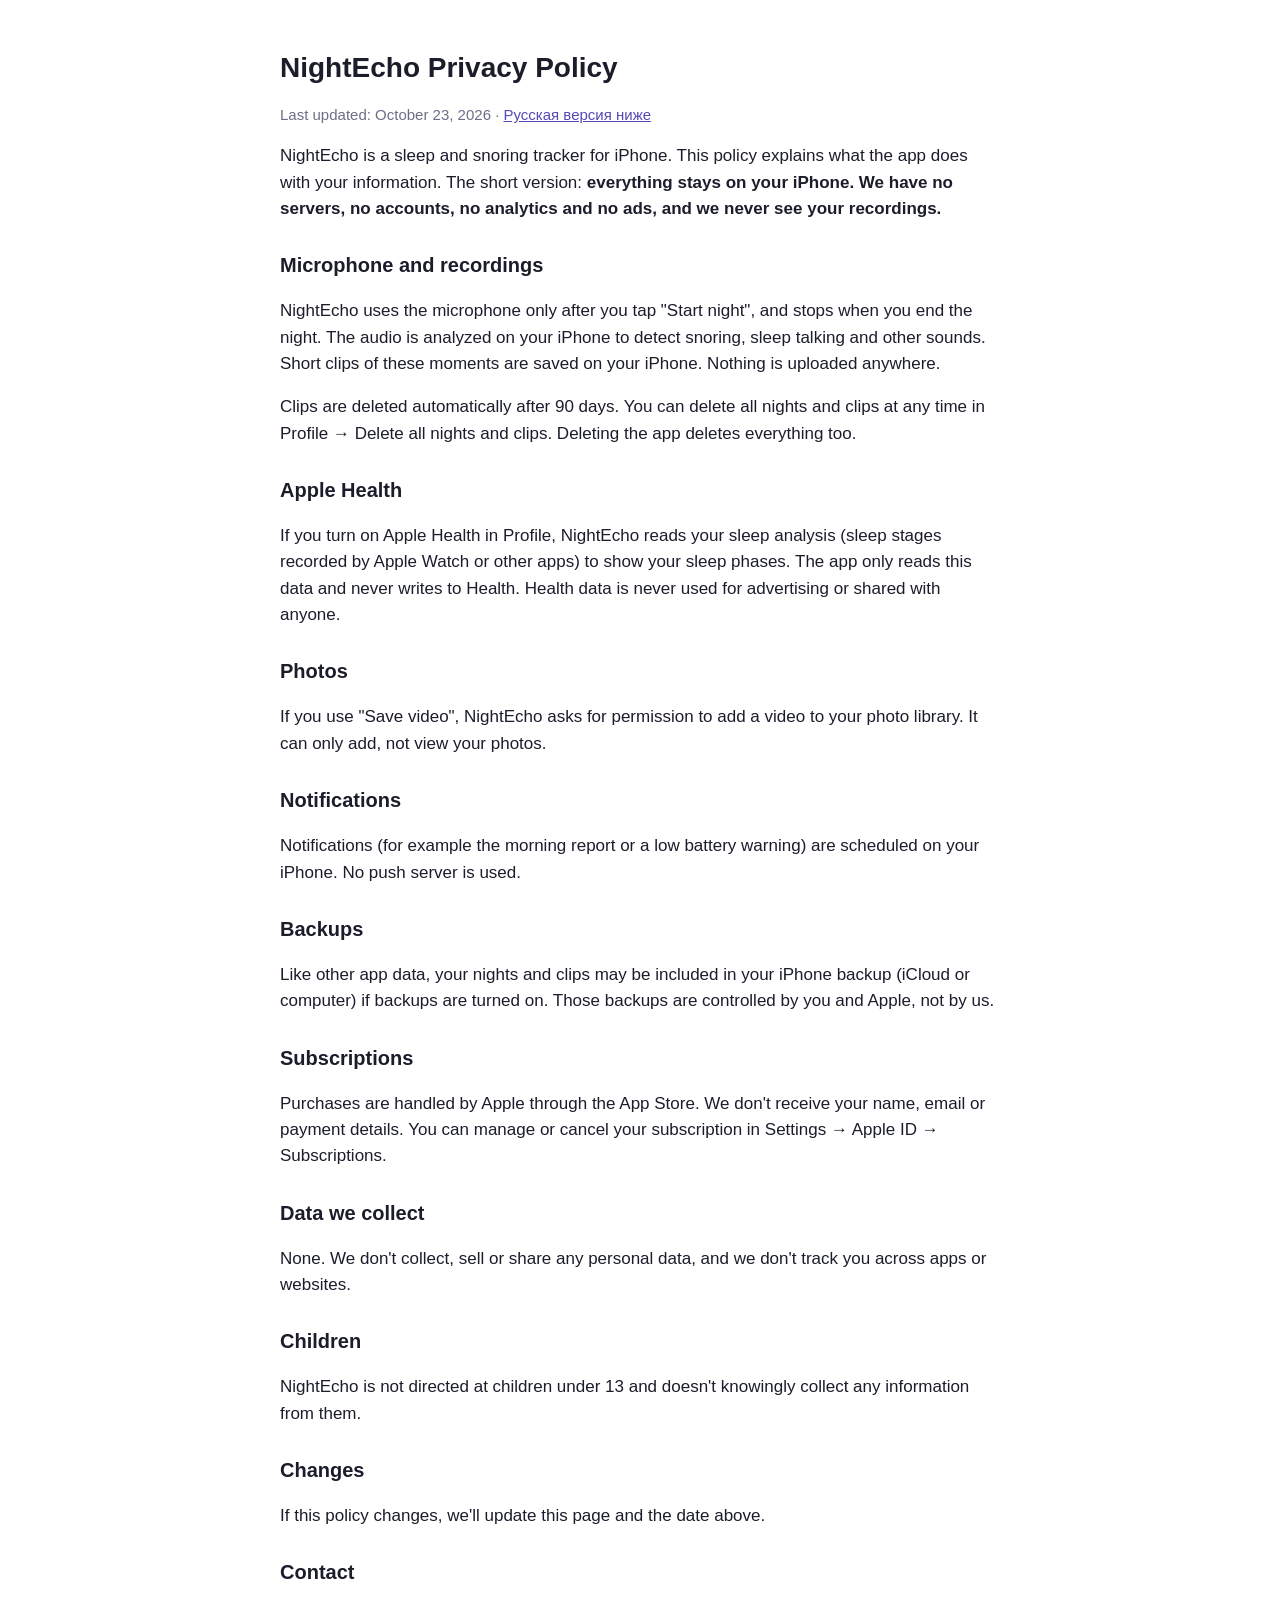
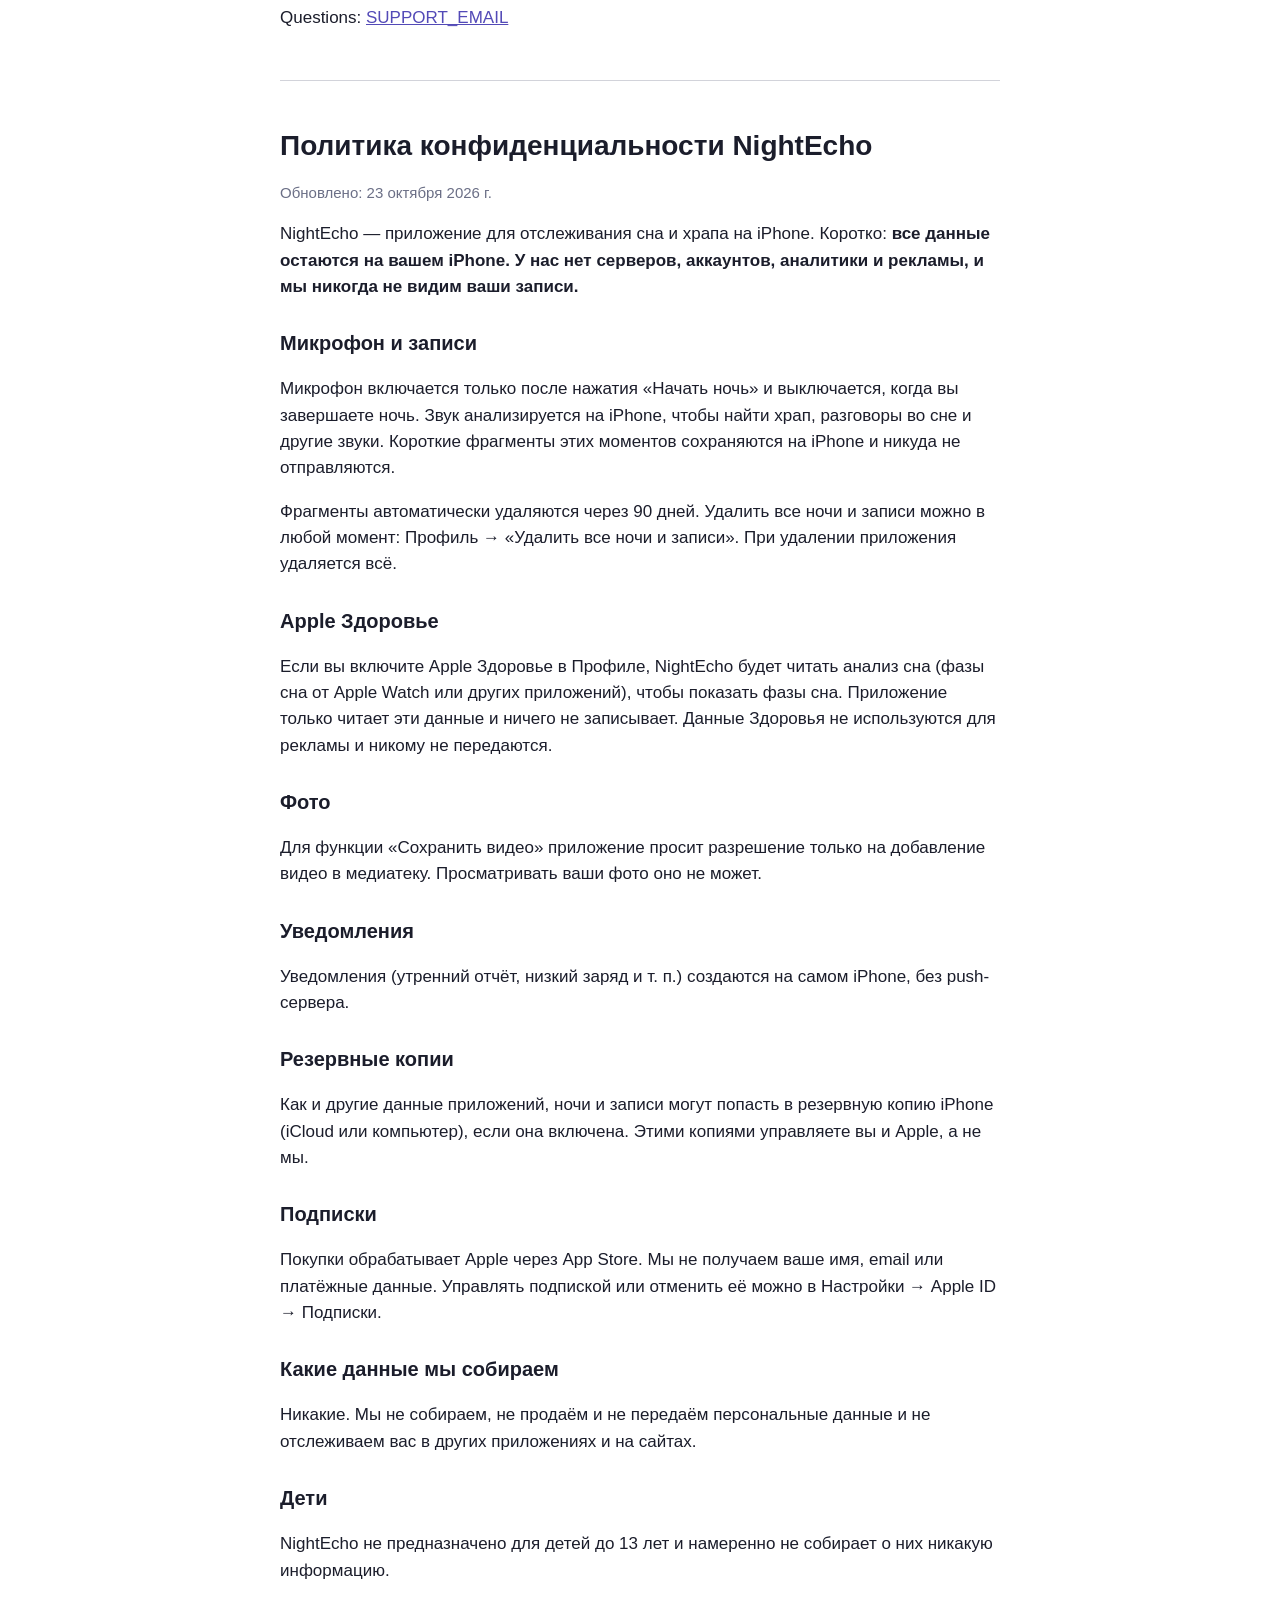
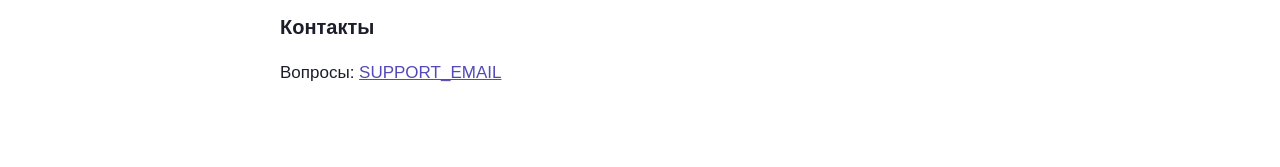
==== privacy.html @ dfd4a9c9 "Add files via upload" ====
<!doctype html>
<html lang="en">
<head>
<meta charset="utf-8">
<meta name="viewport" content="width=device-width, initial-scale=1">
<title>NightEcho Privacy Policy</title>
<link rel="stylesheet" href="style.css">
</head>
<body>
<main>
<h1>NightEcho Privacy Policy</h1>
<p class="muted">Last updated: October 23, 2026 · <a href="#ru">Русская версия ниже</a></p>

<p>NightEcho is a sleep and snoring tracker for iPhone. This policy explains what the app does with your information. The short version: <strong>everything stays on your iPhone. We have no servers, no accounts, no analytics and no ads, and we never see your recordings.</strong></p>

<h2>Microphone and recordings</h2>
<p>NightEcho uses the microphone only after you tap "Start night", and stops when you end the night. The audio is analyzed on your iPhone to detect snoring, sleep talking and other sounds. Short clips of these moments are saved on your iPhone. Nothing is uploaded anywhere.</p>
<p>Clips are deleted automatically after 90 days. You can delete all nights and clips at any time in Profile → Delete all nights and clips. Deleting the app deletes everything too.</p>

<h2>Apple Health</h2>
<p>If you turn on Apple Health in Profile, NightEcho reads your sleep analysis (sleep stages recorded by Apple Watch or other apps) to show your sleep phases. The app only reads this data and never writes to Health. Health data is never used for advertising or shared with anyone.</p>

<h2>Photos</h2>
<p>If you use "Save video", NightEcho asks for permission to add a video to your photo library. It can only add, not view your photos.</p>

<h2>Notifications</h2>
<p>Notifications (for example the morning report or a low battery warning) are scheduled on your iPhone. No push server is used.</p>

<h2>Backups</h2>
<p>Like other app data, your nights and clips may be included in your iPhone backup (iCloud or computer) if backups are turned on. Those backups are controlled by you and Apple, not by us.</p>

<h2>Subscriptions</h2>
<p>Purchases are handled by Apple through the App Store. We don't receive your name, email or payment details. You can manage or cancel your subscription in Settings → Apple ID → Subscriptions.</p>

<h2>Data we collect</h2>
<p>None. We don't collect, sell or share any personal data, and we don't track you across apps or websites.</p>

<h2>Children</h2>
<p>NightEcho is not directed at children under 13 and doesn't knowingly collect any information from them.</p>

<h2>Changes</h2>
<p>If this policy changes, we'll update this page and the date above.</p>

<h2>Contact</h2>
<p>Questions: <a href="mailto:SUPPORT_EMAIL">SUPPORT_EMAIL</a></p>

<hr>

<h1 id="ru">Политика конфиденциальности NightEcho</h1>
<p class="muted">Обновлено: 23 октября 2026 г.</p>

<p>NightEcho — приложение для отслеживания сна и храпа на iPhone. Коротко: <strong>все данные остаются на вашем iPhone. У нас нет серверов, аккаунтов, аналитики и рекламы, и мы никогда не видим ваши записи.</strong></p>

<h2>Микрофон и записи</h2>
<p>Микрофон включается только после нажатия «Начать ночь» и выключается, когда вы завершаете ночь. Звук анализируется на iPhone, чтобы найти храп, разговоры во сне и другие звуки. Короткие фрагменты этих моментов сохраняются на iPhone и никуда не отправляются.</p>
<p>Фрагменты автоматически удаляются через 90 дней. Удалить все ночи и записи можно в любой момент: Профиль → «Удалить все ночи и записи». При удалении приложения удаляется всё.</p>

<h2>Apple Здоровье</h2>
<p>Если вы включите Apple Здоровье в Профиле, NightEcho будет читать анализ сна (фазы сна от Apple Watch или других приложений), чтобы показать фазы сна. Приложение только читает эти данные и ничего не записывает. Данные Здоровья не используются для рекламы и никому не передаются.</p>

<h2>Фото</h2>
<p>Для функции «Сохранить видео» приложение просит разрешение только на добавление видео в медиатеку. Просматривать ваши фото оно не может.</p>

<h2>Уведомления</h2>
<p>Уведомления (утренний отчёт, низкий заряд и т. п.) создаются на самом iPhone, без push-сервера.</p>

<h2>Резервные копии</h2>
<p>Как и другие данные приложений, ночи и записи могут попасть в резервную копию iPhone (iCloud или компьютер), если она включена. Этими копиями управляете вы и Apple, а не мы.</p>

<h2>Подписки</h2>
<p>Покупки обрабатывает Apple через App Store. Мы не получаем ваше имя, email или платёжные данные. Управлять подпиской или отменить её можно в Настройки → Apple ID → Подписки.</p>

<h2>Какие данные мы собираем</h2>
<p>Никакие. Мы не собираем, не продаём и не передаём персональные данные и не отслеживаем вас в других приложениях и на сайтах.</p>

<h2>Дети</h2>
<p>NightEcho не предназначено для детей до 13 лет и намеренно не собирает о них никакую информацию.</p>

<h2>Контакты</h2>
<p>Вопросы: <a href="mailto:SUPPORT_EMAIL">SUPPORT_EMAIL</a></p>
</main>
</body>
</html>
---- style.css ----
:root { color-scheme: light dark; --bg: #fff; --text: #1b1d2b; --muted: #6b6f86; --link: #534ab7; }
@media (prefers-color-scheme: dark) { :root { --bg: #0e1330; --text: #e8e9f5; --muted: #9aa0c3; --link: #afa9ec; } }
body { margin: 0; background: var(--bg); color: var(--text); font: 17px/1.55 -apple-system, BlinkMacSystemFont, "Segoe UI", sans-serif; }
main { max-width: 720px; margin: 0 auto; padding: 32px 16px 64px; }
h1 { font-size: 28px; line-height: 1.2; }
h2 { font-size: 20px; margin-top: 28px; }
h3 { font-size: 17px; margin-bottom: 4px; }
a { color: var(--link); }
.muted { color: var(--muted); font-size: 15px; }
hr { border: 0; border-top: 1px solid var(--muted); opacity: .3; margin: 48px 0; }
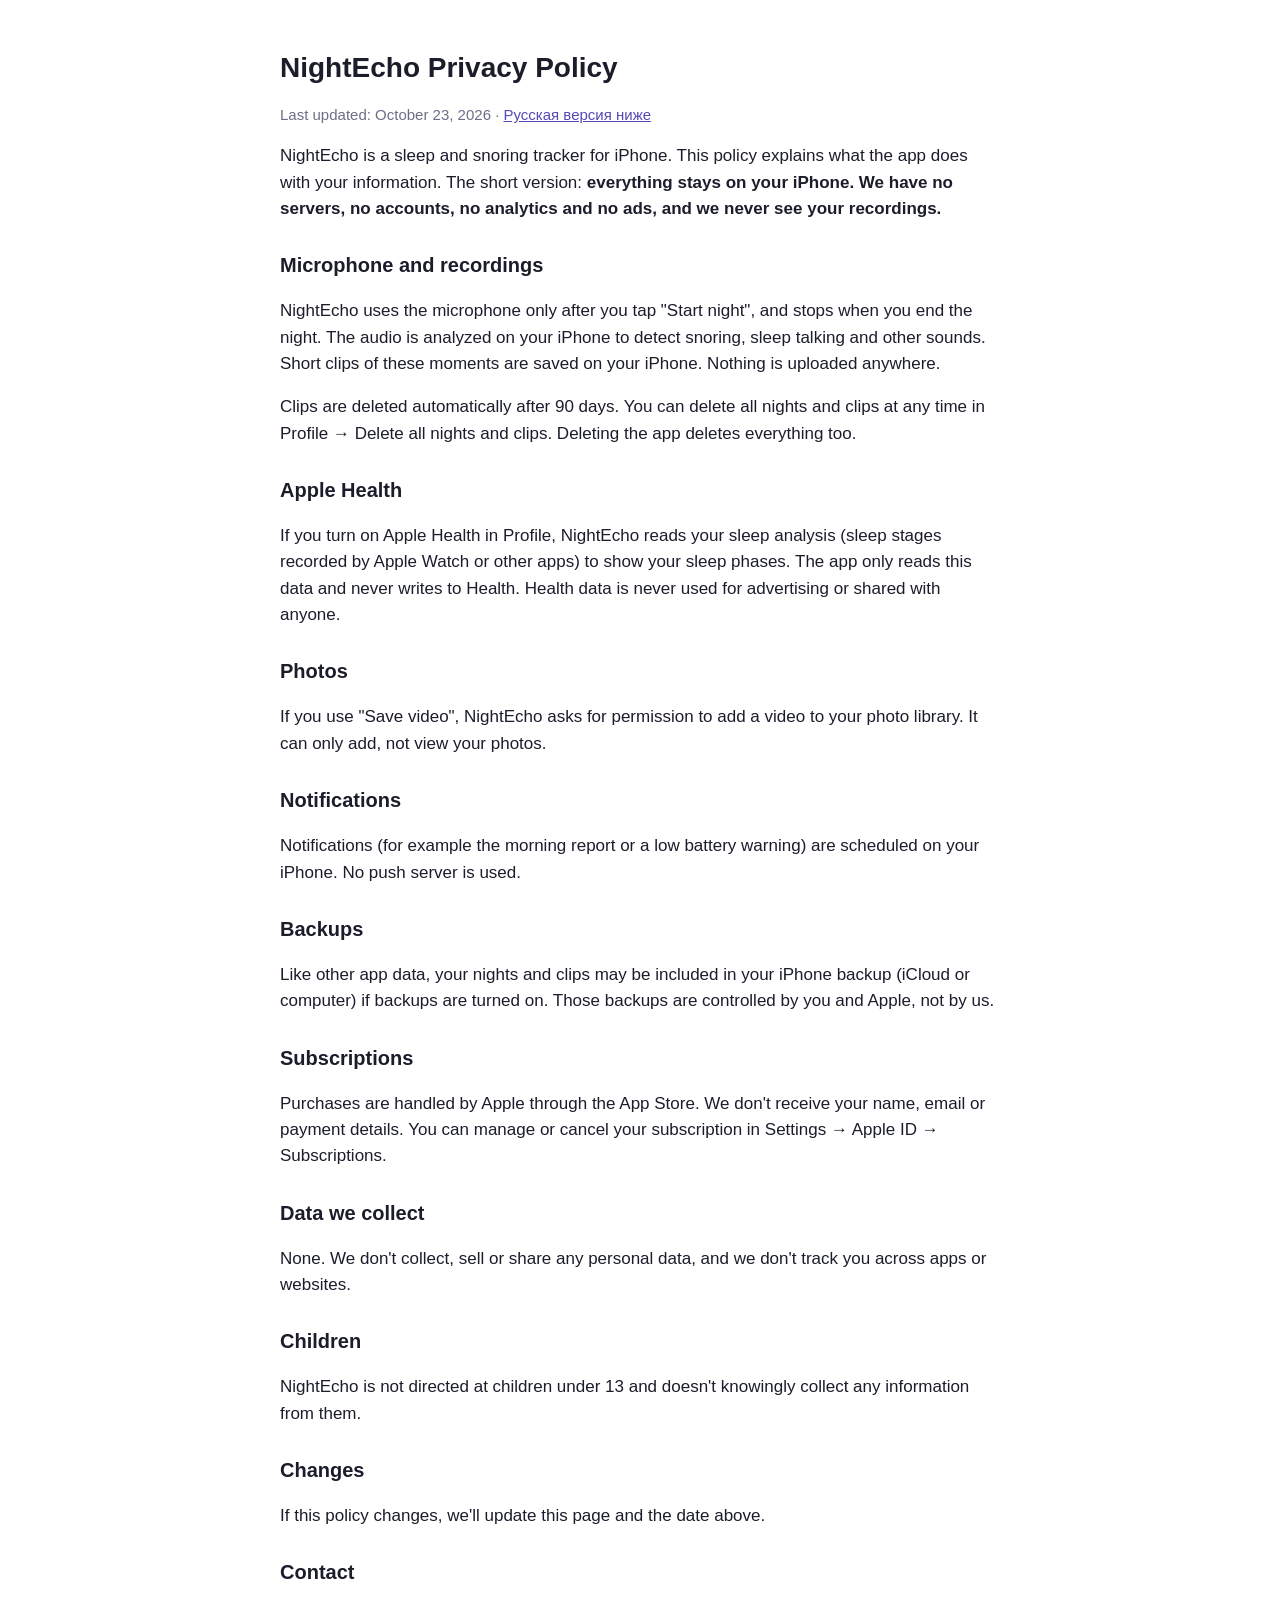
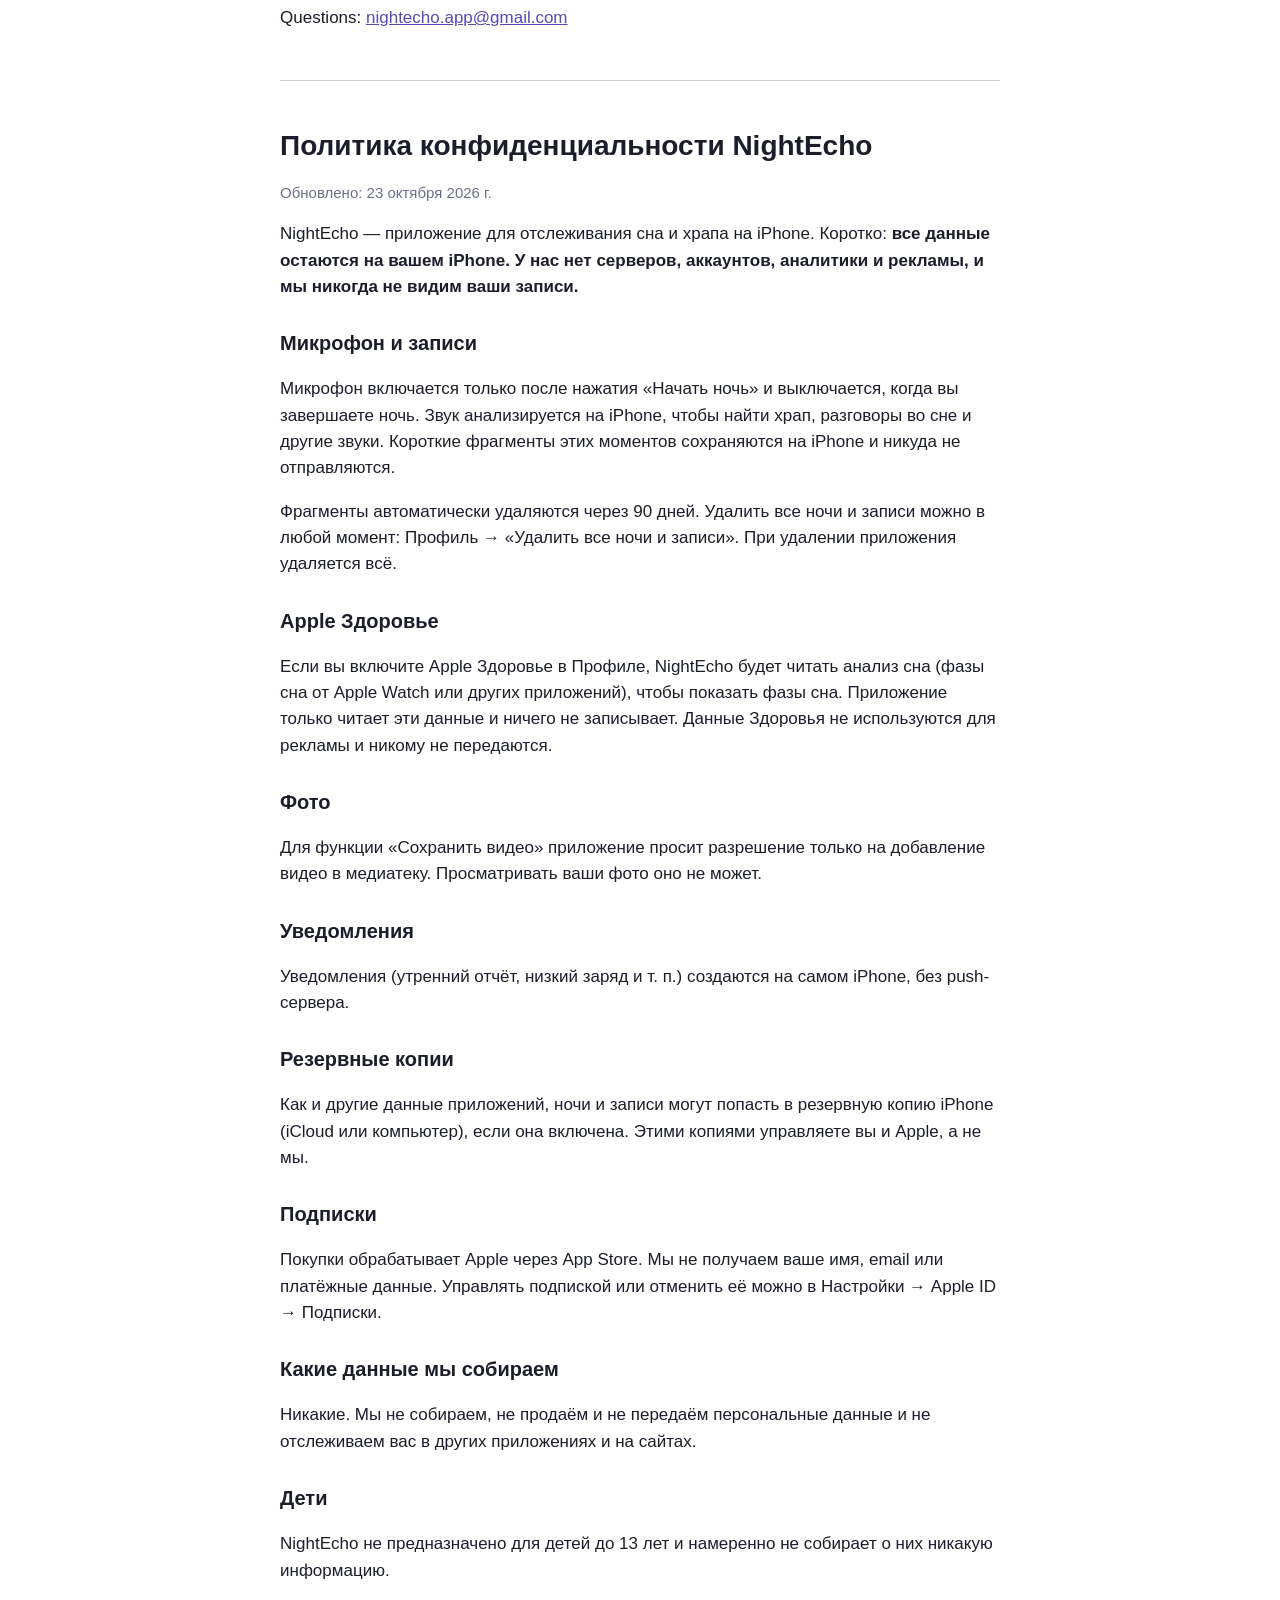
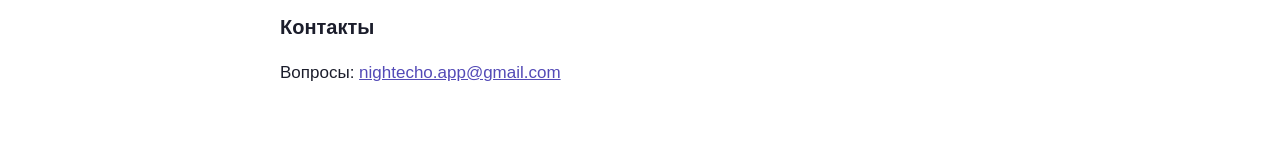
==== commit 3b314602: "Add files via upload" ====
--- a/privacy.html
+++ b/privacy.html
@@ -42,7 +42,7 @@
 <p>If this policy changes, we'll update this page and the date above.</p>
 
 <h2>Contact</h2>
-<p>Questions: <a href="mailto:SUPPORT_EMAIL">SUPPORT_EMAIL</a></p>
+<p>Questions: <a href="mailto:nightecho.app@gmail.com">nightecho.app@gmail.com</a></p>
 
 <hr>
 
@@ -77,7 +77,7 @@
 <p>NightEcho не предназначено для детей до 13 лет и намеренно не собирает о них никакую информацию.</p>
 
 <h2>Контакты</h2>
-<p>Вопросы: <a href="mailto:SUPPORT_EMAIL">SUPPORT_EMAIL</a></p>
+<p>Вопросы: <a href="mailto:nightecho.app@gmail.com">nightecho.app@gmail.com</a></p>
 </main>
 </body>
 </html>
